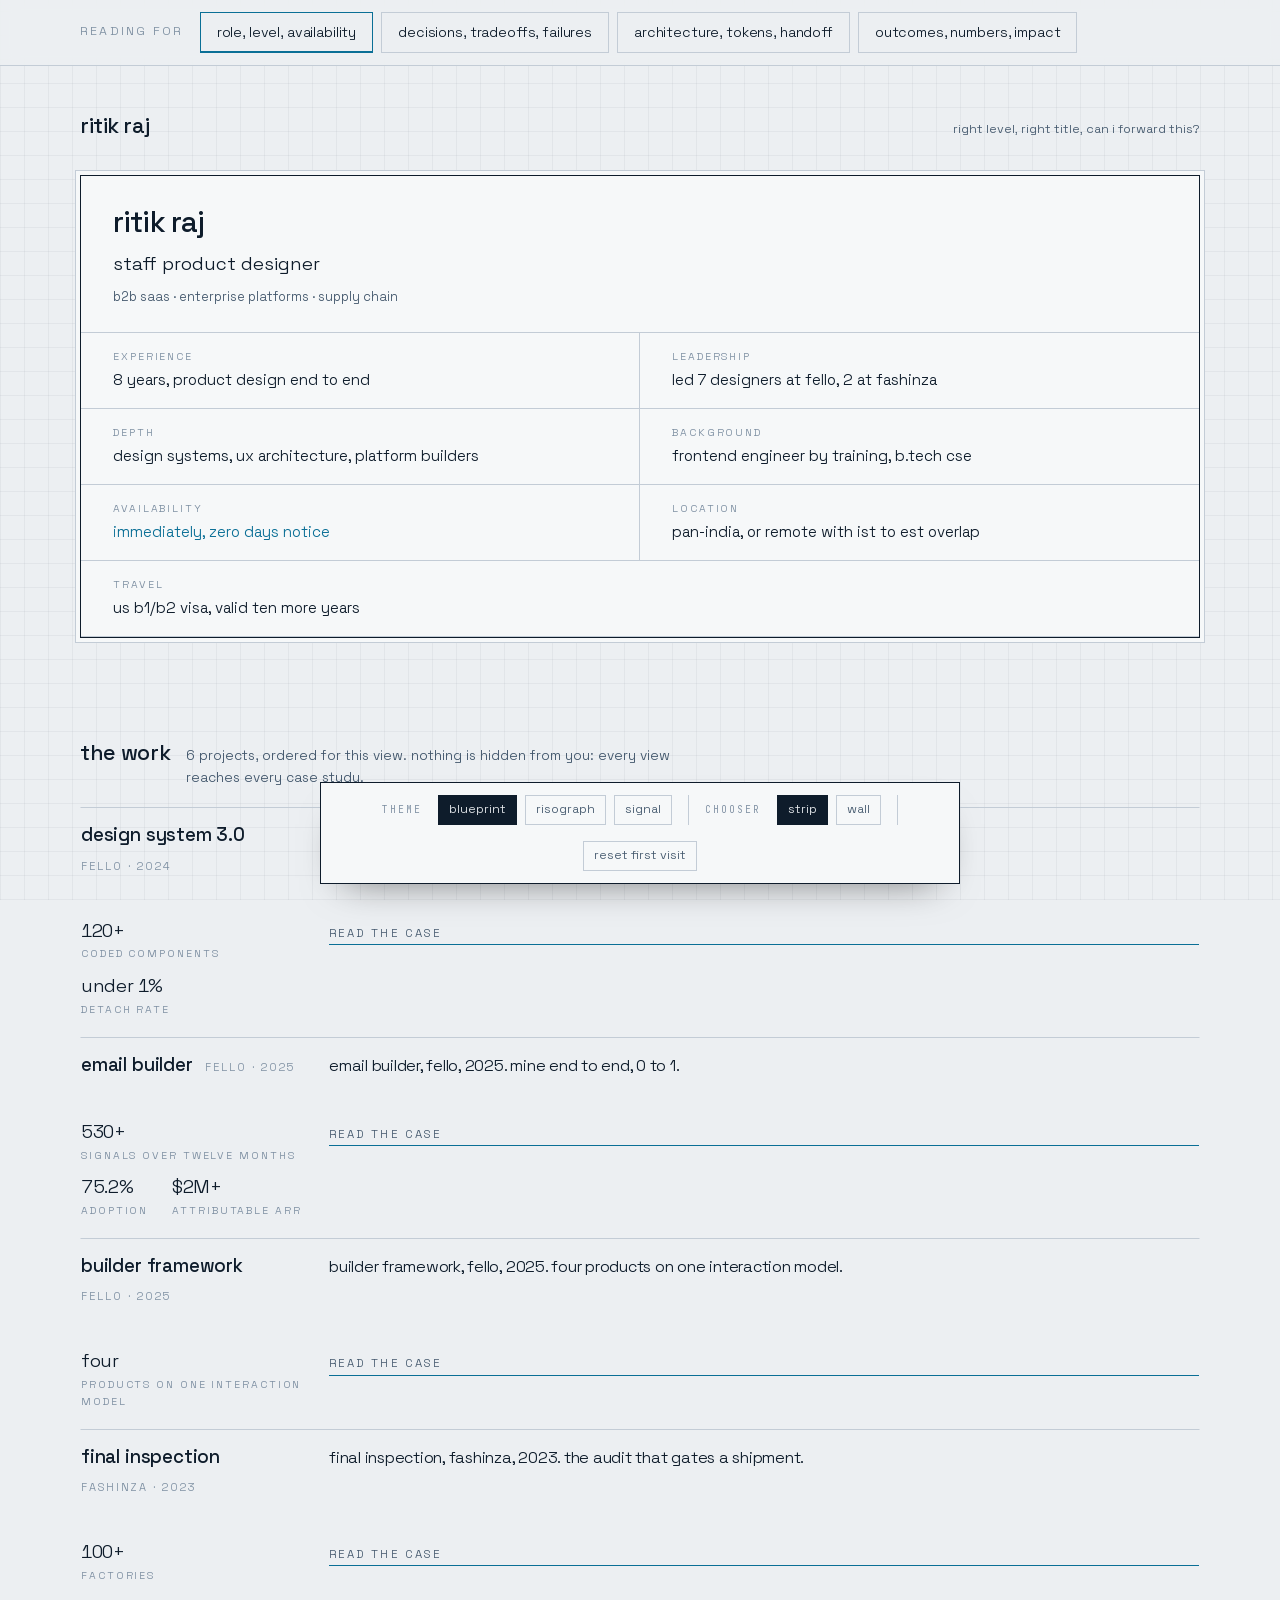
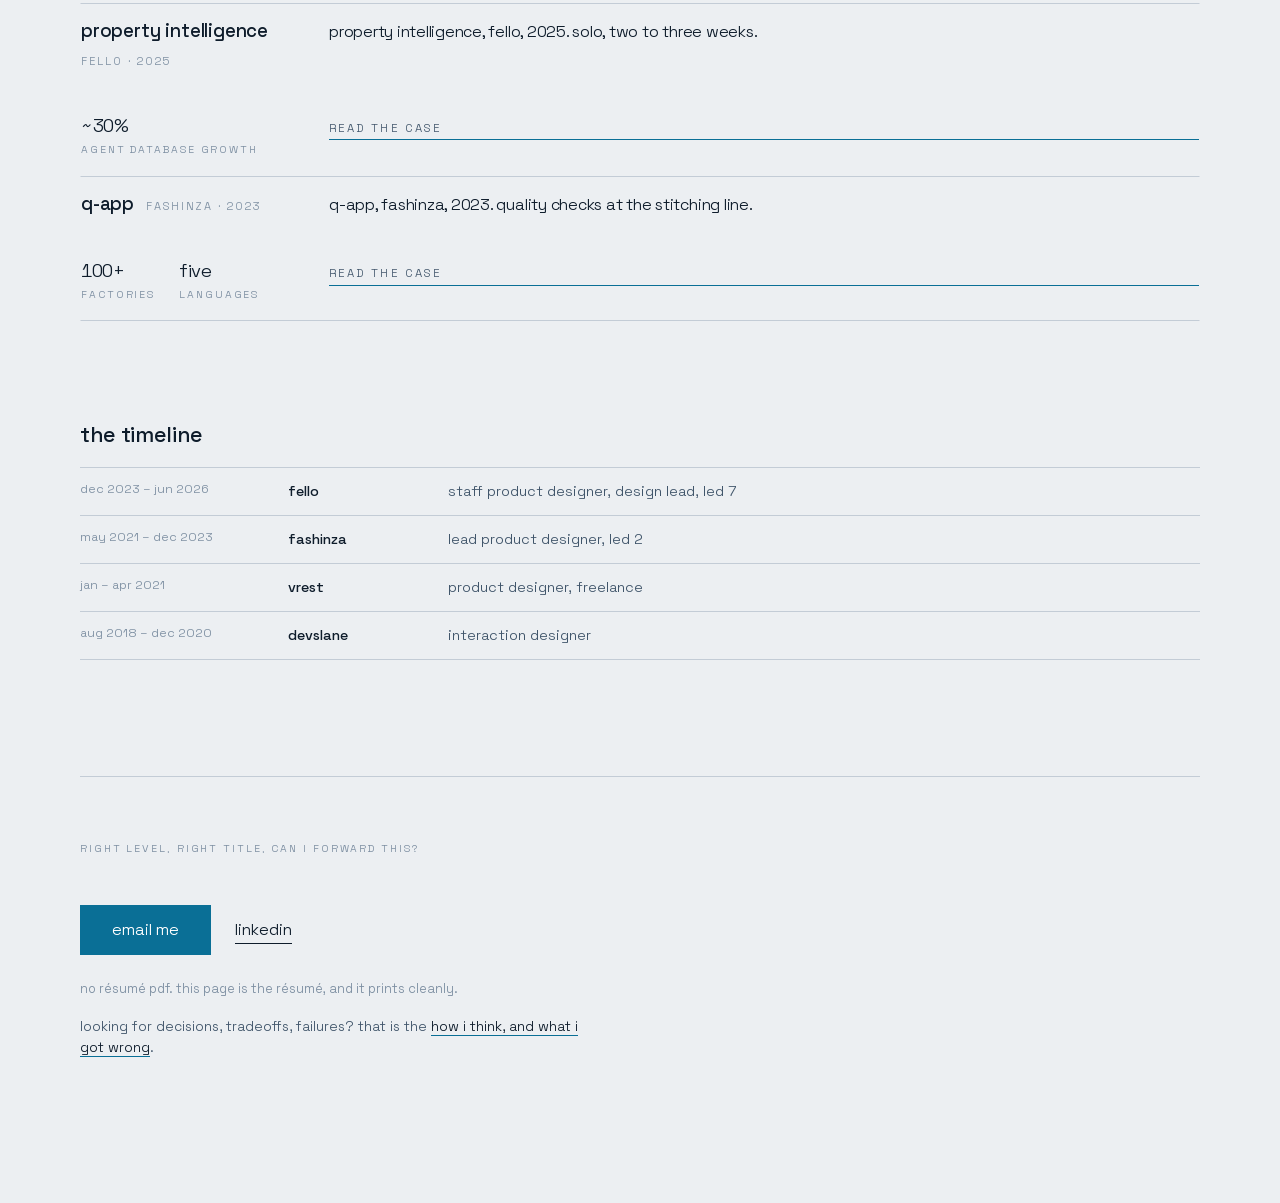
==== new/lab.html @ 92a5205e "Phase 0: the lens portfolio, in new/ One content model, four lenses. A project is written once; a le" ====
<!doctype html>
<html lang="en" data-theme="blueprint" data-lens="facts">
<head>
<meta charset="utf-8">
<meta name="viewport" content="width=device-width,initial-scale=1">
<title>lab · lens portfolio</title>
<meta name="robots" content="noindex">
<!--
  PHASE 0 · the decision lab.
  The same content, the same components, three themes and two chooser modes.
  Pick a theme and a chooser mode, then lab.html, lab.css and lab.js go away
  and index.html takes over with the winners as defaults.
-->
<link rel="stylesheet" href="assets/css/tokens.css">
<link rel="stylesheet" href="assets/css/lens.css">
<link rel="stylesheet" href="assets/css/base.css">
<link rel="stylesheet" href="assets/css/components.css">
<link rel="stylesheet" href="assets/css/lab.css">
<script>
  /* theme before first paint, so nothing flashes */
  try {
    var t = localStorage.getItem('rr.lab.theme');
    if (t) document.documentElement.setAttribute('data-theme', t);
    var l = (location.search.match(/[?&]lens=([a-z-]+)/) || [])[1] || localStorage.getItem('rr.lens');
    if (l) document.documentElement.setAttribute('data-lens', l);
  } catch (e) {}
</script>
</head>
<body>

<a class="skip" href="#page">skip to content</a>

<div id="chooserHost"></div>

<header class="masthead wrap">
  <div class="masthead__row">
    <h2 class="masthead__name">ritik raj</h2>
    <p class="masthead__meta" id="lensQuestion"></p>
  </div>
</header>

<main class="wrap" id="page"></main>

<script src="data/content.js"></script>
<script src="assets/js/lens.js"></script>
<script src="assets/js/render.js"></script>
<script src="assets/js/chooser.js"></script>
<script src="assets/js/lab.js"></script>
<script>
(function (w, d) {
  var host = d.getElementById('chooserHost');
  var page = d.getElementById('page');
  var q    = d.getElementById('lensQuestion');
  var ch;

  d.documentElement.setAttribute('data-theme', Lab.theme());

  function paint(id) {
    Render.page(page, id);
    q.textContent = LENS_CONTENT.LENSES[id].question;
  }

  Lens.onChange(paint);
  Lens.init();
  paint(Lens.get());

  function mountChooser(mode, forceAnswered) {
    host.innerHTML = '';
    ch = Chooser.mount(host, mode, { forceAnswered: forceAnswered });
  }
  mountChooser(Lab.mode(), false);

  Lab.mount(d.body, function (mode) { mountChooser(mode, mode === 'strip'); });

  /* lens links inside the page (the sideways pointer) switch without a reload */
  d.addEventListener('click', function (e) {
    var a = e.target.closest && e.target.closest('[data-lens-link]');
    if (!a) return;
    e.preventDefault();
    Lens.set(a.getAttribute('data-lens-link'), { from: 'sideways' });
  });
})(window, document);
</script>
</body>
</html>
---- new/assets/css/tokens.css ----
/* ==========================================================================
   LAYER 1 · THEME
   The global skin. One active at a time, set with data-theme on <html>.
   Owns palette, typefaces, rule weight, radius, texture and motion.
   All four lenses share it completely: this is what stops four lenses from
   becoming four unrelated sites.

   Three themes, all self-hosted variable fonts, no weight above 500.
     blueprint · drafting table. cool paper, ink navy, drawn rules, mono numbers
     riso      · two-ink overprint. warm paper, grain, registration offset
     signal    · instrument panel. near black, one acid accent, tabular numerals
   ========================================================================== */

@font-face{font-family:'Space Grotesk';src:url('../fonts/space-grotesk.woff2') format('woff2-variations');font-weight:300 700;font-display:swap}
@font-face{font-family:'JetBrains Mono';src:url('../fonts/jetbrains-mono.woff2') format('woff2-variations');font-weight:300 600;font-display:swap}
@font-face{font-family:'Bricolage';src:url('../fonts/bricolage.woff2') format('woff2-variations');font-weight:300 600;font-display:swap}
@font-face{font-family:'Martian Mono';src:url('../fonts/martian-mono.woff2') format('woff2-variations');font-weight:300 600;font-display:swap}
@font-face{font-family:'Instrument Sans';src:url('../fonts/instrument-sans.woff2') format('woff2-variations');font-weight:400 600;font-display:swap}
@font-face{font-family:'Chivo Mono';src:url('../fonts/chivo-mono.woff2') format('woff2-variations');font-weight:300 600;font-display:swap}

/* ── structure, identical in every theme ─────────────────────────────────
   spacing is one scale. themes may not redefine it. */
:root{
  --u:.25rem;
  --s1:calc(var(--u)*2);  --s2:calc(var(--u)*3);  --s3:calc(var(--u)*4);
  --s4:calc(var(--u)*6);  --s5:calc(var(--u)*8);  --s6:calc(var(--u)*12);
  --s7:calc(var(--u)*16); --s8:calc(var(--u)*24); --s9:calc(var(--u)*36);
  --pad:clamp(1.25rem,5vw,4.5rem);
  --page:78rem;
  --t0:1rem;
  --fast:.16s; --slow:.42s;
  --focus:2px;
  color-scheme:light;
}

/* ══ BLUEPRINT ══════════════════════════════════════════════════════════ */
[data-theme="blueprint"]{
  --bg:#eceff2;  --bg-2:#f6f8f9;  --bg-3:#e2e7ec;
  --fg:#0e1c2b;  --fg-2:#41566b;  --fg-3:#7c8ea1;
  --line:#c3ccd6; --line-2:#0e1c2b;
  --accent:#0a6f96; --accent-2:#b4442c; --accent-ink:#ffffff;
  --font-display:'Space Grotesk',system-ui,sans-serif;
  --font-body:'Space Grotesk',system-ui,sans-serif;
  --font-mono:'JetBrains Mono',ui-monospace,monospace;
  --radius:0px;
  --rule:1px;
  --tracking-label:.18em;
  --wt-body:350; --wt-strong:500;
  --shadow:none;
  --texture:
    repeating-linear-gradient(0deg,rgba(14,28,43,.045) 0 1px,transparent 1px 24px),
    repeating-linear-gradient(90deg,rgba(14,28,43,.045) 0 1px,transparent 1px 24px);
  --texture-size:auto;
  --ease:cubic-bezier(.2,.7,.3,1);
  color-scheme:light;
}
/* ══ RISOGRAPH ══════════════════════════════════════════════════════════ */
[data-theme="riso"]{
  --bg:#f2eee3;  --bg-2:#fbf8f1;  --bg-3:#e7e1d2;
  --fg:#17140f;  --fg-2:#4d463a;  --fg-3:#8a8170;
  --line:#c8c0ad; --line-2:#17140f;
  --accent:#e8402a; --accent-2:#2b4de0; --accent-ink:#fbf8f1;
  --font-display:'Bricolage',system-ui,sans-serif;
  --font-body:'Bricolage',system-ui,sans-serif;
  --font-mono:'Martian Mono',ui-monospace,monospace;
  --radius:2px;
  --rule:1.5px;
  --tracking-label:.1em;
  --wt-body:350; --wt-strong:500;
  --shadow:none;
  --texture:url("data:image/svg+xml,%3Csvg xmlns='http://www.w3.org/2000/svg' width='120' height='120'%3E%3Cfilter id='n'%3E%3CfeTurbulence type='fractalNoise' baseFrequency='.85' numOctaves='3'/%3E%3C/filter%3E%3Crect width='120' height='120' filter='url(%23n)' opacity='.22'/%3E%3C/svg%3E");
  --texture-size:120px 120px;
  --ease:cubic-bezier(.34,1.3,.5,1);
  color-scheme:light;
}
/* ══ SIGNAL ═════════════════════════════════════════════════════════════ */
[data-theme="signal"]{
  --bg:#0a0b0d;  --bg-2:#111317;  --bg-3:#171a1f;
  --fg:#e9ecef;  --fg-2:#9aa3ad;  --fg-3:#636c76;
  --line:#23272d; --line-2:#3a4048;
  --accent:#d6ff3f; --accent-2:#5ad2ff; --accent-ink:#0a0b0d;
  --font-display:'Instrument Sans',system-ui,sans-serif;
  --font-body:'Instrument Sans',system-ui,sans-serif;
  --font-mono:'Chivo Mono',ui-monospace,monospace;
  --radius:2px;
  --rule:1px;
  --tracking-label:.26em;
  --wt-body:400; --wt-strong:500;
  --shadow:none;
  --texture:radial-gradient(120% 80% at 50% -10%,rgba(214,255,63,.07),transparent 60%);
  --texture-size:auto;
  --ease:cubic-bezier(.2,.9,.2,1);
  color-scheme:dark;
}
---- new/assets/css/lens.css ----
/* ==========================================================================
   LAYER 2 · LENS
   Six variables. That is the entire allowance. A lens may not introduce a
   colour, a typeface or a radius, which is why four audiences can share one
   design system instead of forking it.

     --lens-accent      which of the theme's accents leads
     --lens-density     spacing multiplier
     --lens-measure     line length
     --lens-ramp        type scale ratio
     --lens-label-font  where monospace enters the page
     --lens-rule        hairline weight
   ========================================================================== */
[data-lens]{
  --lens-accent:var(--accent);
  --lens-density:1;
  --lens-measure:64ch;
  --lens-ramp:1.22;
  --lens-label-font:var(--font-body);
  --lens-rule:var(--rule);

  /* the scale every component reads, computed from the ramp */
  --t1:calc(var(--t0)*var(--lens-ramp));
  --t2:calc(var(--t1)*var(--lens-ramp));
  --t3:calc(var(--t2)*var(--lens-ramp));
  --t4:calc(var(--t3)*var(--lens-ramp));
  --t5:calc(var(--t4)*var(--lens-ramp));
  --gap:calc(var(--s4)*var(--lens-density));
  --block:calc(var(--s7)*var(--lens-density));
}

/* dense, one screen, no decoration. a card, not a page */
[data-lens="facts"]{
  --lens-density:.8;  --lens-measure:56ch; --lens-ramp:1.16;
}
/* wide margins, long measure, prose that wants to be read */
[data-lens="decisions"]{
  --lens-density:1.35; --lens-measure:66ch; --lens-ramp:1.2;
}
/* documentation. mono everywhere a label appears, tighter rhythm */
[data-lens="architecture"]{
  --lens-density:.95; --lens-measure:78ch; --lens-ramp:1.15;
  --lens-label-font:var(--font-mono);
  --lens-rule:calc(var(--rule)*1.5);
}
/* numbers first, everything else small */
[data-lens="outcomes"]{
  --lens-accent:var(--accent-2);
  --lens-density:.9; --lens-measure:52ch; --lens-ramp:1.34;
}
---- new/assets/css/base.css ----
/* ==========================================================================
   BASE · reset, page, type primitives
   ========================================================================== */
*,*::before,*::after{box-sizing:border-box}
html{-webkit-text-size-adjust:100%}
body{
  margin:0;
  background:var(--bg);
  color:var(--fg);
  font-family:var(--font-body);
  font-weight:var(--wt-body);
  font-size:var(--t0);
  line-height:1.6;
  -webkit-font-smoothing:antialiased;
  text-rendering:optimizeLegibility;
}
body::before{               /* the theme's texture, never interactive */
  content:"";position:fixed;inset:0;z-index:0;pointer-events:none;
  background-image:var(--texture);background-size:var(--texture-size);
  opacity:1;
}
main,header,footer{position:relative;z-index:1}
h1,h2,h3,h4{font-family:var(--font-display);font-weight:var(--wt-strong);margin:0;line-height:1.15;letter-spacing:-.015em}
p{margin:0}
a{color:inherit;text-decoration:none}
ul,ol,dl,dd{margin:0;padding:0;list-style:none}
img{max-width:100%;display:block}
button{font:inherit;color:inherit;background:none;border:0;cursor:pointer}
:focus-visible{outline:var(--focus) solid var(--lens-accent);outline-offset:3px}

.wrap{max-width:var(--page);margin:0 auto;padding-inline:var(--pad)}
.skip{position:absolute;left:-9999px;top:0;padding:var(--s2) var(--s3);background:var(--fg);color:var(--bg);z-index:99}
.skip:focus{left:var(--s3);top:var(--s3)}
.vh{position:absolute;width:1px;height:1px;overflow:hidden;clip:rect(0 0 0 0);white-space:nowrap}

/* micro label. the one place tracking is used hard */
.label{
  font-family:var(--lens-label-font);
  font-size:.66rem;letter-spacing:var(--tracking-label);text-transform:uppercase;
  color:var(--fg-3);font-weight:var(--wt-body);
}
.rule{border:0;border-top:var(--lens-rule) solid var(--line);margin:0}

/* ── page chrome ───────────────────────────────────────────────────────── */
.masthead{padding-block:var(--s6) var(--s4)}   /* never a shorthand: .wrap owns the inline padding */
.masthead__row{display:flex;align-items:baseline;justify-content:space-between;gap:var(--s3);flex-wrap:wrap}
.masthead__name{font-size:var(--t2);letter-spacing:-.02em}
.masthead__meta{font-family:var(--lens-label-font);font-size:.78rem;color:var(--fg-2)}

.section{padding-block:var(--block)}
.section:first-child{padding-top:var(--s2)}
.section__head{display:flex;align-items:baseline;gap:var(--s3);margin-bottom:var(--gap);flex-wrap:wrap}
.section__title{font-size:var(--t2)}
.section__note{font-size:.85rem;color:var(--fg-2);max-width:var(--lens-measure)}

.foot{padding:var(--s7) 0 var(--s6);border-top:var(--lens-rule) solid var(--line);margin-top:var(--s7)}
.foot__sideways{font-size:.85rem;color:var(--fg-2);margin-top:var(--s3);max-width:var(--lens-measure)}
.foot__sideways a{border-bottom:1px solid var(--lens-accent);color:var(--fg)}

@media (prefers-reduced-motion:reduce){
  *,*::before,*::after{animation-duration:.001ms !important;transition-duration:.001ms !important}
}
---- new/assets/css/components.css ----
/* ==========================================================================
   COMPONENTS
   Shared first, lens-specific last. A component that only changes size,
   order or which fields it shows is one component with a prop, not four.
   ========================================================================== */

/* ── the chooser · two modes, one component ────────────────────────────── */
.chooser{position:relative;z-index:5}
.chooser__q{font-family:var(--font-display);font-size:var(--t1);letter-spacing:-.01em;margin-bottom:var(--s3)}
.chooser__group{display:grid;gap:var(--rule)}
.chooser__opt{
  position:relative;display:block;width:100%;text-align:left;
  padding:var(--s3) var(--s4);
  border:var(--lens-rule) solid var(--line);border-radius:var(--radius);
  background:var(--bg-2);
  transition:background var(--fast) var(--ease),border-color var(--fast) var(--ease),transform var(--fast) var(--ease);
}
.chooser__opt:hover{border-color:var(--fg-3)}
.chooser__opt[aria-checked="true"]{border-color:var(--lens-accent);background:var(--bg-3)}
.chooser__opt[aria-checked="true"]::before{
  content:"";position:absolute;left:0;top:0;bottom:0;width:3px;background:var(--lens-accent);
}
.chooser__label{display:block;font-family:var(--font-display);font-size:var(--t1);letter-spacing:-.01em}
.chooser__sub{display:block;font-size:.82rem;color:var(--fg-2);margin-top:2px}

/* mode: wall. the question fills the screen before anything else */
.chooser--wall{
  position:fixed;inset:0;z-index:60;display:grid;place-items:center;
  background:var(--bg);padding:var(--pad);
}
.chooser--wall::before{
  content:"";position:absolute;inset:0;background-image:var(--texture);background-size:var(--texture-size);
}
.chooser--wall .chooser__inner{position:relative;width:min(46rem,100%)}
.chooser--wall .chooser__q{font-size:var(--t3);max-width:20ch;margin-bottom:var(--s5)}
.chooser--wall .chooser__group{gap:var(--s1)}
.chooser--wall .chooser__opt{padding:var(--s4)}
.chooser--wall .chooser__opt:hover{transform:translateX(3px)}
.chooser--wall .chooser__skip{margin-top:var(--s4);font-size:.82rem;color:var(--fg-3);border-bottom:1px solid var(--line)}

/* mode: strip. a nav element, not a door */
.chooser--strip{
  position:sticky;top:0;
  background:color-mix(in srgb,var(--bg) 88%,transparent);
  backdrop-filter:blur(8px);
  border-bottom:var(--lens-rule) solid var(--line);
}
.chooser--strip .chooser__inner{
  max-width:var(--page);margin:0 auto;padding:var(--s2) var(--pad);
  display:flex;align-items:center;gap:var(--s3);flex-wrap:wrap;
}
.chooser--strip .chooser__q{font-size:.78rem;color:var(--fg-3);margin:0;white-space:nowrap;font-family:var(--lens-label-font);letter-spacing:var(--tracking-label);text-transform:uppercase}
.chooser--strip .chooser__group{display:flex;gap:var(--s1);flex-wrap:wrap;min-width:0}
.chooser--strip .chooser__group::-webkit-scrollbar{display:none}
.chooser--strip .chooser__opt{width:auto;white-space:nowrap;padding:var(--s1) var(--s3);scroll-snap-align:center;background:transparent}
.chooser--strip .chooser__label{font-size:.88rem}
.chooser--strip .chooser__sub{display:none}
.chooser--strip .chooser__opt[aria-checked="true"]::before{width:100%;height:2px;top:auto;bottom:-1px}

/* ── profile card · facts lens only ────────────────────────────────────── */
.profile{border:var(--lens-rule) solid var(--line-2);border-radius:var(--radius);background:var(--bg-2);overflow:hidden}
.profile__top{padding:var(--s5) var(--s5) var(--s4);border-bottom:var(--lens-rule) solid var(--line)}
.profile__name{font-size:var(--t4);letter-spacing:-.03em;line-height:1}
.profile__title{font-size:var(--t1);color:var(--fg);margin-top:var(--s2)}
.profile__line{font-family:var(--lens-label-font);font-size:.8rem;color:var(--fg-2);margin-top:var(--s1)}
.profile__facts{display:grid;grid-template-columns:repeat(2,minmax(0,1fr))}
.profile__facts > div{padding:var(--s3) var(--s5);border-bottom:var(--rule) solid var(--line)}
.profile__facts > div:nth-child(odd){border-right:var(--rule) solid var(--line)}
.profile__facts dt{margin-bottom:2px}
.profile__facts dd{font-size:.95rem;color:var(--fg)}
.profile__facts .is-now dd{color:var(--lens-accent)}
.profile__facts > div:last-child:nth-child(odd){grid-column:1 / -1;border-right:0}

/* ── project list · one component, four variants ───────────────────────── */
.plist{display:grid;gap:var(--rule)}
.pitem{
  display:block;border:var(--rule) solid transparent;border-top-color:var(--line);
  padding-block:var(--s3);
  transition:background var(--fast) var(--ease),padding var(--fast) var(--ease);
}
.plist .pitem:last-child{border-bottom-color:var(--line)}
.pitem__top{display:flex;align-items:baseline;gap:var(--s2);flex-wrap:wrap}
.pitem__title{font-size:var(--t1);letter-spacing:-.01em}
.pitem__org{font-family:var(--lens-label-font);font-size:.7rem;letter-spacing:var(--tracking-label);text-transform:uppercase;color:var(--fg-3)}
.pitem__head{font-family:var(--font-display);font-size:var(--t1);line-height:1.25;letter-spacing:-.015em;margin-top:var(--s1);max-width:var(--lens-measure)}
.pitem__sum{margin-top:var(--s2);color:var(--fg-2);max-width:var(--lens-measure);font-size:.95rem}
.pitem__metrics{display:flex;flex-wrap:wrap;gap:var(--s1) var(--s4);margin-top:var(--s3)}
.pitem__more{display:inline-block;margin-top:var(--s3);font-family:var(--lens-label-font);font-size:.72rem;letter-spacing:var(--tracking-label);text-transform:uppercase;color:var(--fg-2);border-bottom:1px solid var(--lens-accent);padding-bottom:2px}
.pitem:hover .pitem__more{color:var(--fg)}
.pitem--failed .pitem__title{color:var(--fg-2)}
.pitem--failed .pitem__org::after{content:" · did not land";color:var(--accent-2)}

/* variant: row. dense, title and one line, scan in seconds */
.plist--row .pitem{display:grid;grid-template-columns:minmax(0,14rem) minmax(0,1fr);gap:var(--s4);align-items:baseline}
.plist--row .pitem__head{font-size:1rem;margin-top:0;font-family:var(--font-body)}
.plist--row .pitem__sum{display:none}
/* variant: read. the headline is the content */
.plist--read .pitem{padding-block:var(--s5)}
.plist--read .pitem__title{font-size:.9rem;color:var(--fg-2);font-family:var(--lens-label-font);letter-spacing:var(--tracking-label);text-transform:uppercase}
.plist--read .pitem__head{font-size:var(--t3);max-width:28ch;margin-top:var(--s2)}
.plist--read .pitem__sum{font-size:1.02rem;line-height:1.75;margin-top:var(--s3)}
/* variant: card. documentation blocks side by side */
.plist--card{grid-template-columns:repeat(auto-fill,minmax(20rem,1fr));gap:var(--rule)}
.plist--card .pitem{border:var(--lens-rule) solid var(--line);padding:var(--s4);background:var(--bg-2)}
.plist--card .pitem:hover{background:var(--bg-3)}
.plist--card .pitem__head{font-size:1.05rem}
/* variant: brief. number first, words after */
.plist--brief{grid-template-columns:repeat(auto-fill,minmax(17rem,1fr));gap:var(--rule)}
.plist--brief .pitem{border:var(--rule) solid var(--line);padding:var(--s4);background:var(--bg-2)}
.plist--brief .pitem__title{font-size:.72rem;font-family:var(--lens-label-font);letter-spacing:var(--tracking-label);text-transform:uppercase;color:var(--fg-3)}
.plist--brief .pitem__head{font-size:var(--t2);letter-spacing:-.02em}
.plist--brief .pitem__sum{font-size:.88rem}
.plist--brief .pitem__metrics{display:none}

/* ── metrics ───────────────────────────────────────────────────────────── */
.metric{display:flex;flex-direction:column;gap:1px}
.metric__v{font-family:var(--font-display);font-size:var(--t1);letter-spacing:-.02em;color:var(--fg);font-variant-numeric:tabular-nums}
.metric__l{font-family:var(--lens-label-font);font-size:.66rem;letter-spacing:var(--tracking-label);text-transform:uppercase;color:var(--fg-3)}
.metric__n{font-size:.75rem;color:var(--fg-3);max-width:34ch}

/* hairlines are drawn as borders, never as a background showing through
   gaps: an odd number of tiles used to leave a grey block where the empty
   cell was */
.wall{
  display:grid;grid-template-columns:repeat(auto-fit,minmax(12.5rem,1fr));
  border-top:var(--rule) solid var(--line);border-left:var(--rule) solid var(--line);
}
.wall .metric{
  background:var(--bg-2);padding:var(--s4);gap:var(--s1);justify-content:center;
  border-right:var(--rule) solid var(--line);border-bottom:var(--rule) solid var(--line);
}
.wall .metric__v{
  font-size:min(var(--t4),2.7rem);line-height:1;color:var(--lens-accent);
  letter-spacing:-.03em;overflow-wrap:anywhere;
}
.wall .metric.is-long .metric__v{font-size:min(var(--t2),1.9rem);text-wrap:balance}
.wall .metric:first-child{grid-column:span 2}
.wall .metric:first-child .metric__v{font-size:min(calc(var(--t5)*1.3),5rem)}
.wall .metric:first-child.is-long .metric__v{font-size:min(var(--t4),3rem)}

/* ── diagnosis · decisions lens ────────────────────────────────────────── */
.diag__intro{font-family:var(--font-display);font-size:var(--t3);line-height:1.3;letter-spacing:-.02em;max-width:24ch}
.diag__list{margin-top:var(--s6);display:grid;gap:var(--s5)}
.diag__line{display:grid;grid-template-columns:2.5rem minmax(0,1fr);gap:var(--s3);align-items:start}
.diag__n{font-family:var(--lens-label-font);font-size:.7rem;color:var(--lens-accent);padding-top:.5rem}
.diag__q{font-family:var(--font-display);font-size:var(--t2);line-height:1.3;letter-spacing:-.015em;max-width:var(--lens-measure)}
.diag__src{font-family:var(--lens-label-font);font-size:.7rem;letter-spacing:var(--tracking-label);text-transform:uppercase;color:var(--fg-3);margin-top:var(--s2)}

/* ── spec table · architecture lens ────────────────────────────────────── */
.spec{border-top:var(--lens-rule) solid var(--line)}
.spec > div{display:grid;grid-template-columns:minmax(0,13rem) minmax(0,1fr);gap:var(--s4);padding:var(--s3) 0;border-bottom:var(--rule) solid var(--line)}
.spec dt{font-family:var(--font-mono);font-size:.74rem;letter-spacing:.04em;text-transform:uppercase;color:var(--lens-accent);padding-top:.15rem}
.spec dd{font-size:.95rem;color:var(--fg-2);max-width:var(--lens-measure)}

/* ── timeline · shared spine, reachable from every lens ────────────────── */
.tl{border-top:var(--rule) solid var(--line)}
.tl > li{display:grid;grid-template-columns:minmax(0,12rem) minmax(0,9rem) minmax(0,1fr);gap:var(--s3);padding:var(--s2) 0;border-bottom:var(--rule) solid var(--line);font-size:.9rem}
.tl b{font-weight:var(--wt-strong)}
.tl span:first-child{font-family:var(--lens-label-font);font-size:.78rem;color:var(--fg-3)}
.tl em{font-style:normal;color:var(--fg-2)}

/* ── cta ───────────────────────────────────────────────────────────────── */
.cta{margin-top:var(--s6);display:flex;align-items:center;gap:var(--s4);flex-wrap:wrap}
.cta__main{
  display:inline-block;padding:var(--s2) var(--s5);
  background:var(--lens-accent);color:var(--accent-ink);
  border-radius:var(--radius);
  font-family:var(--font-display);font-size:1rem;
  transition:transform var(--fast) var(--ease),filter var(--fast) var(--ease);
}
.cta__main:hover{filter:brightness(1.08);transform:translateY(-1px)}
.cta__second{border-bottom:1px solid var(--line-2)}
.cta__note{width:100%;font-size:.8rem;color:var(--fg-3)}

/* ══ theme flourishes ═══════════════════════════════════════════════════
   the only place a theme is allowed to decorate. lenses cannot do this. */
[data-theme="riso"] .profile__name,
[data-theme="riso"] .diag__intro,
[data-theme="riso"] .chooser--wall .chooser__q{
  text-shadow:2px 2px 0 color-mix(in srgb,var(--accent-2) 55%,transparent);
}
[data-theme="riso"] .wall .metric__v{text-shadow:2px 2px 0 color-mix(in srgb,var(--accent-2) 45%,transparent)}
[data-theme="riso"] .cta__main{box-shadow:3px 3px 0 var(--accent-2)}
[data-theme="blueprint"] .profile{box-shadow:0 0 0 4px var(--bg-2),0 0 0 5px var(--line)}
[data-theme="blueprint"] .spec dt::before{content:"— "}
[data-theme="signal"] .wall .metric__v{text-shadow:0 0 28px color-mix(in srgb,var(--lens-accent) 40%,transparent)}
[data-theme="signal"] .metric__v{font-family:var(--font-mono);font-weight:400}

/* ══ small screens ══════════════════════════════════════════════════════ */
@media (max-width:760px){
  .masthead__row{flex-direction:column;gap:var(--s1)}
  .profile__facts{grid-template-columns:1fr}
  .profile__facts > div:nth-child(odd){border-right:0}
  .plist--row .pitem{grid-template-columns:1fr;gap:var(--s1)}
  .wall{grid-template-columns:repeat(2,minmax(0,1fr))}
  .wall .metric:first-child{grid-column:span 2}
  .spec > div{grid-template-columns:1fr;gap:var(--s1)}
  .tl > li{grid-template-columns:1fr;gap:2px;padding-block:var(--s3)}
  .diag__q{font-size:var(--t1)}
  .chooser--wall .chooser__q{font-size:var(--t2)}
  .chooser--strip .chooser__inner{flex-wrap:nowrap;gap:var(--s2)}
  .chooser--strip .chooser__q{display:none}
  .chooser--strip .chooser__group{flex-wrap:nowrap;overflow-x:auto;scroll-snap-type:x proximity;scrollbar-width:none}
  .chooser--strip .chooser__group::-webkit-scrollbar{display:none}
}

/* ══ print · the facts lens is the résumé, so it has to print ═══════════ */
@media print{
  body::before,.chooser,.lab,.cta__main,.foot__sideways{display:none !important}
  body{background:#fff;color:#000;font-size:10.5pt}
  .profile,.plist--card .pitem,.plist--brief .pitem{border-color:#999;background:#fff}
  .section{padding-block:1rem}
  a{color:#000}
  .pitem{break-inside:avoid}
}
---- new/assets/css/lab.css ----
/* ==========================================================================
   LAB · the decision bar. Not part of the site. Deleted when you have chosen.
   ========================================================================== */
.lab{
  position:fixed;left:50%;bottom:var(--s3);transform:translateX(-50%);
  z-index:70;display:flex;align-items:center;gap:var(--s3);flex-wrap:wrap;
  justify-content:center;
  padding:var(--s2) var(--s3);
  background:var(--bg-2);border:var(--rule) solid var(--line-2);border-radius:var(--radius);
  box-shadow:0 18px 40px -24px rgba(0,0,0,.6);
  max-width:calc(100vw - var(--s3)*2);
}
.lab__set{display:flex;align-items:center;gap:var(--s1)}
.lab__k{font-family:var(--font-mono);font-size:.6rem;letter-spacing:.2em;text-transform:uppercase;color:var(--fg-3);margin-right:var(--s1)}
.lab__b{
  padding:4px 10px;border:1px solid var(--line);border-radius:var(--radius);
  font-family:var(--font-body);font-size:.78rem;color:var(--fg-2);
  transition:all var(--fast) var(--ease);
}
.lab__b:hover{border-color:var(--fg-3);color:var(--fg)}
.lab__b[aria-pressed="true"]{background:var(--fg);color:var(--bg);border-color:var(--fg)}
.lab__sep{width:1px;align-self:stretch;background:var(--line)}
@media (max-width:760px){
  .lab{left:var(--s2);right:var(--s2);transform:none;bottom:var(--s2);font-size:.9em}
  .lab__set{flex:1 1 auto}
}
@media print{.lab{display:none}}
/* content must clear the bar */
body:has(.lab){padding-bottom:6rem}
@media (max-width:760px){body:has(.lab){padding-bottom:12rem}}
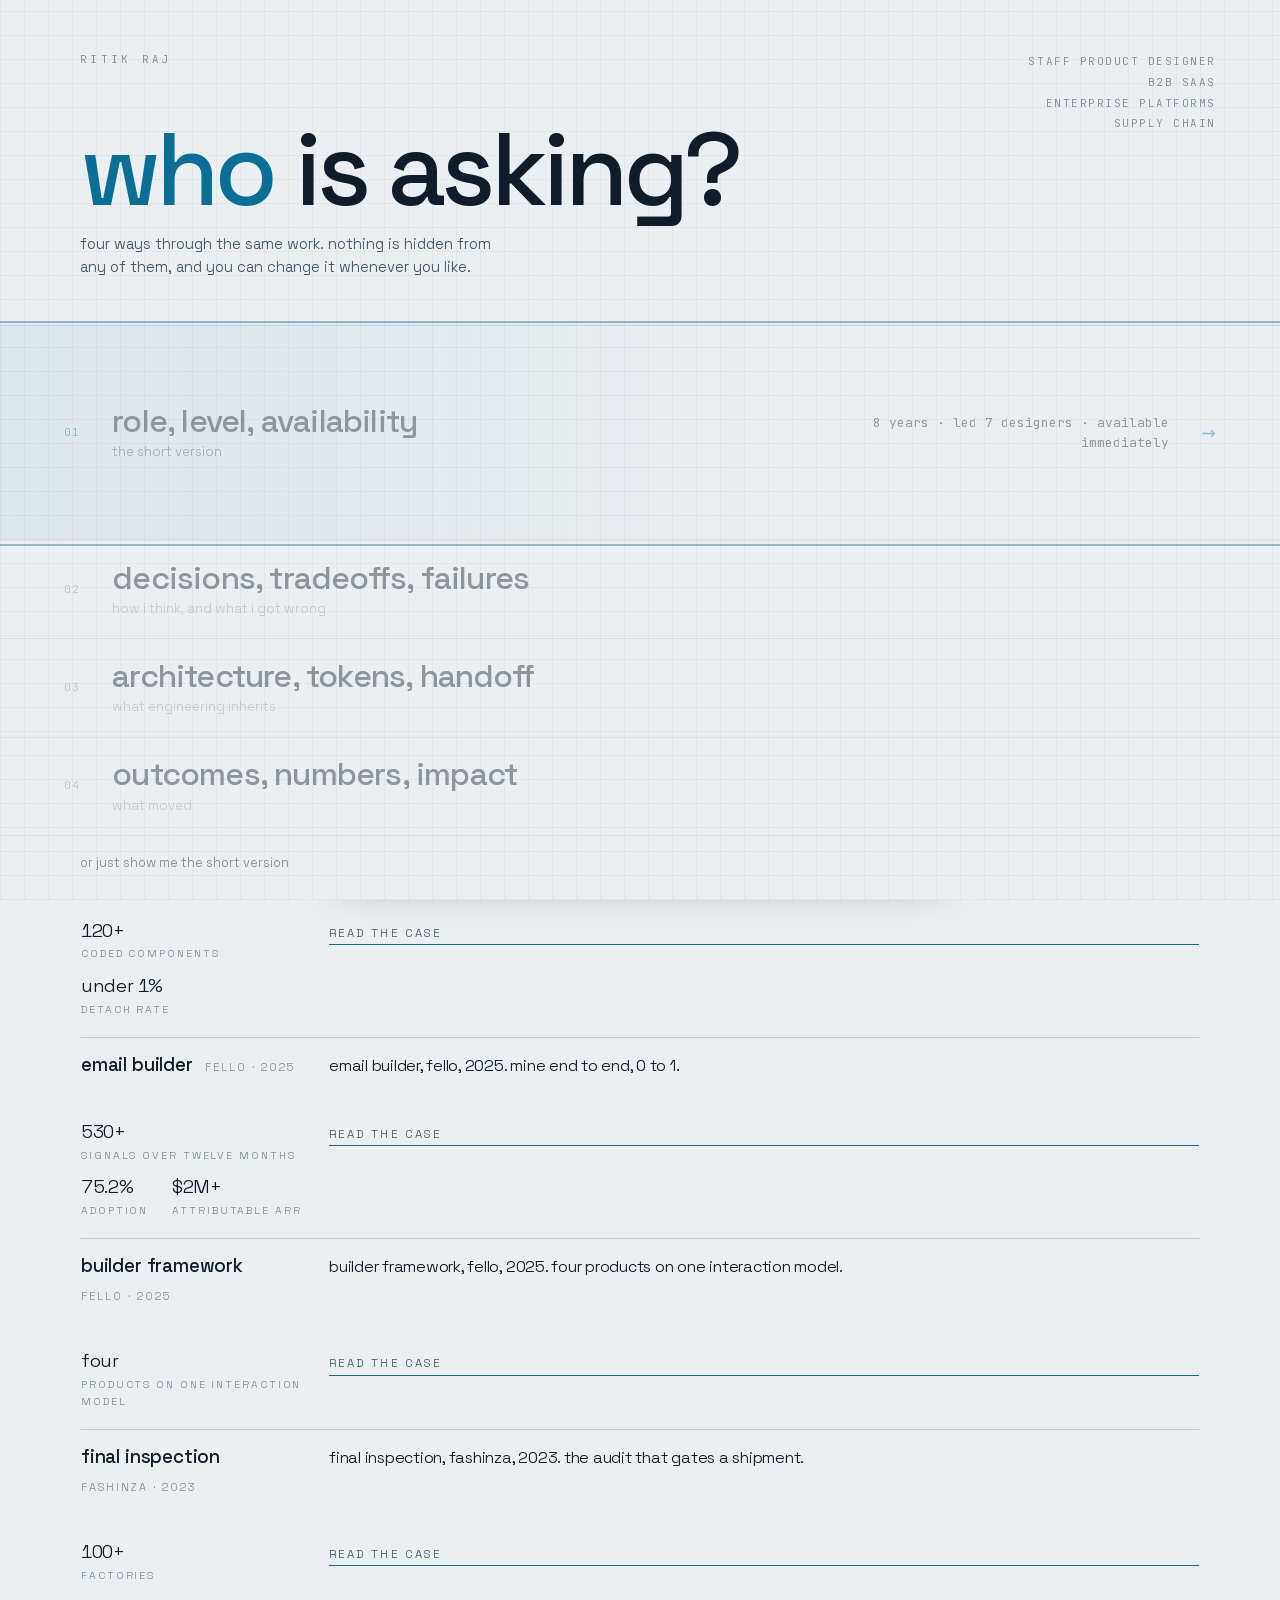
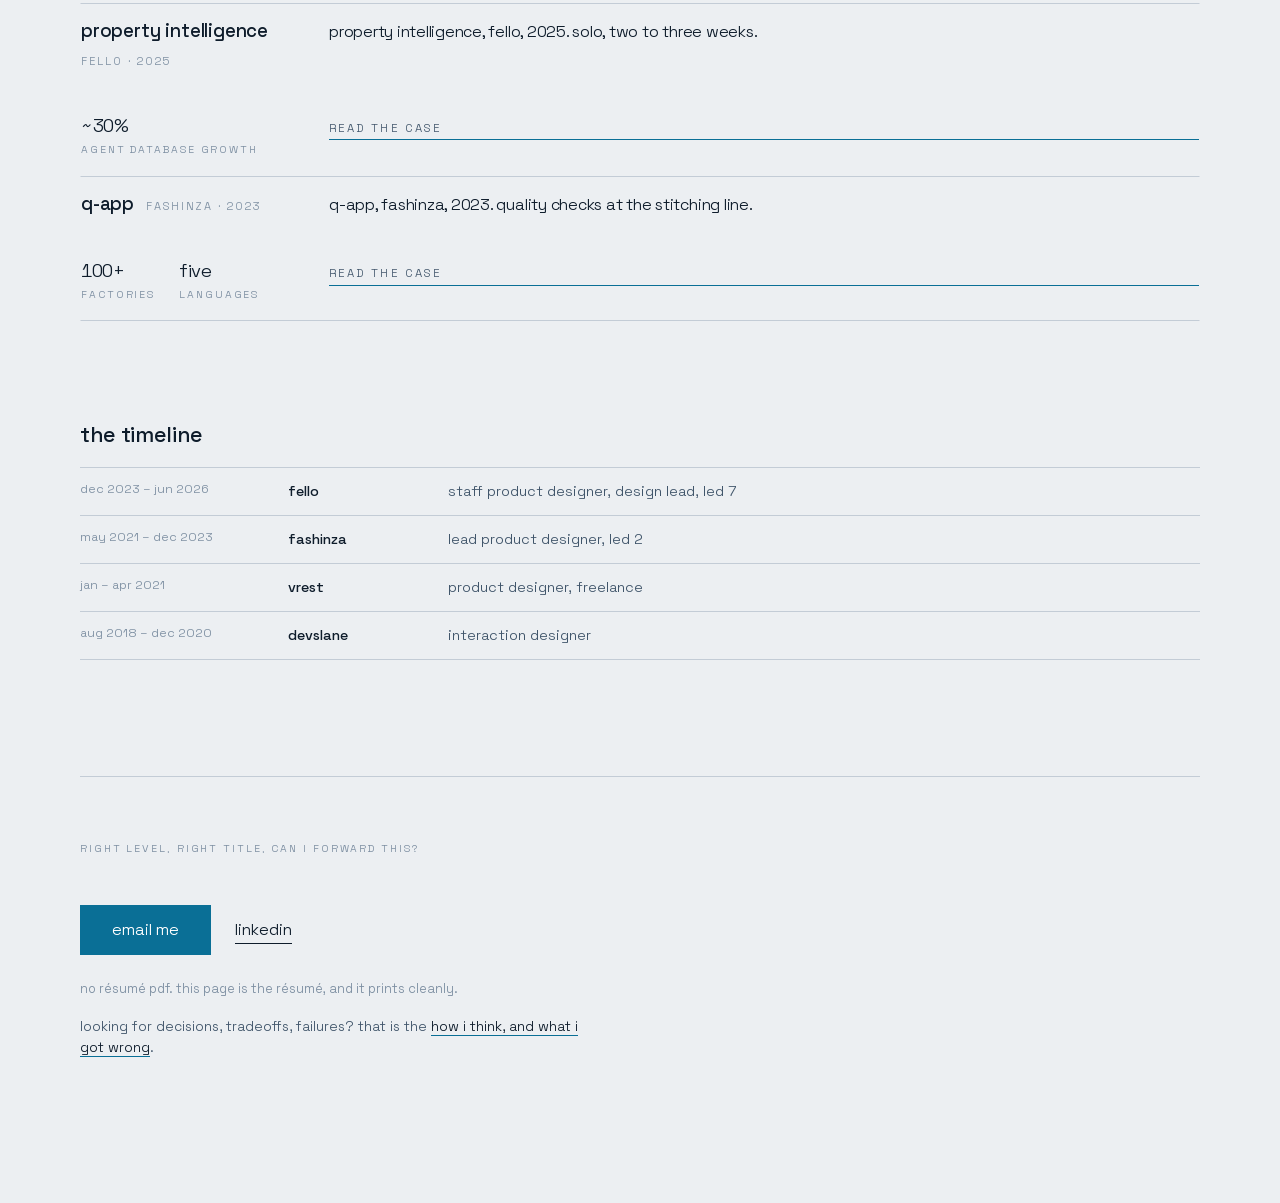
==== commit e1d8baf6: "The door: ask the question, and make the reframe visible The question was the product and it was bur" ====
--- a/new/lab.html
+++ b/new/lab.html
@@ -18,6 +18,7 @@
 <link rel="stylesheet" href="assets/css/lab.css">
 <script>
   /* theme before first paint, so nothing flashes */
+  document.documentElement.classList.add('js');
   try {
     var t = localStorage.getItem('rr.lab.theme');
     if (t) document.documentElement.setAttribute('data-theme', t);
@@ -42,6 +43,7 @@
 <main class="wrap" id="page"></main>
 
 <script src="data/content.js"></script>
+<script src="assets/js/motion.js"></script>
 <script src="assets/js/lens.js"></script>
 <script src="assets/js/render.js"></script>
 <script src="assets/js/chooser.js"></script>
--- a/new/assets/css/components.css
+++ b/new/assets/css/components.css
@@ -213,3 +213,154 @@
   a{color:#000}
   .pitem{break-inside:avoid}
 }
+
+/* ══════════════════════════════════════════════════════════════════════════
+   THE DOOR
+   The question, full screen, asked once. Each band previews its own lens
+   with that lens's own content, so the choice has a visible consequence
+   before it is made. The chosen band then becomes the chip in the strip.
+   ══════════════════════════════════════════════════════════════════════════ */
+.door{
+  position:fixed;inset:0;z-index:80;
+  display:grid;grid-template-rows:auto 1fr auto;
+  background:var(--bg);
+  padding:clamp(1.5rem,4vw,3.5rem) 0 clamp(1rem,2vw,2rem);
+  overflow:hidden;
+}
+.door::before{
+  content:"";position:absolute;inset:0;
+  background-image:var(--texture);background-size:var(--texture-size);
+  pointer-events:none;
+}
+.door > *{position:relative}
+
+.door__head{padding-inline:var(--pad);max-width:var(--page);margin:0 auto;width:100%}
+.door__name{
+  font-family:var(--font-mono);font-size:.68rem;letter-spacing:.3em;text-transform:uppercase;
+  color:var(--fg-3);margin-bottom:clamp(1.5rem,6vh,4rem);
+}
+.door__q{
+  font-family:var(--font-display);font-weight:var(--wt-strong);
+  font-size:clamp(2.6rem,8.5vw,6.4rem);line-height:.92;letter-spacing:-.045em;
+  animation:doorQ .9s var(--ease) both;
+}
+.door__q em{font-style:normal;color:var(--accent)}
+.door__hint{
+  margin-top:var(--s3);max-width:44ch;font-size:.92rem;line-height:1.6;color:var(--fg-2);
+  animation:doorQ .9s .12s var(--ease) both;
+}
+@keyframes doorQ{from{opacity:0;transform:translateY(18px)}to{opacity:1;transform:none}}
+
+.door__bands{
+  display:flex;flex-direction:column;
+  margin-top:clamp(1.5rem,5vh,3.5rem);
+  border-top:var(--rule) solid var(--line);
+  min-height:0;
+}
+.door__band{
+  position:relative;flex:1 1 0;min-height:4.2rem;
+  display:grid;grid-template-columns:auto minmax(0,1fr) auto auto;
+  align-items:center;gap:clamp(.75rem,2.5vw,2.5rem);
+  padding:var(--s2) var(--pad);
+  border-bottom:var(--rule) solid var(--line);
+  text-align:left;overflow:hidden;
+  transition:flex-grow .55s var(--ease),opacity .35s var(--ease);
+}
+.door__band::before{                     /* the accent wash */
+  content:"";position:absolute;inset:0;z-index:-1;
+  background:linear-gradient(90deg,color-mix(in srgb,var(--accent) 16%,transparent),transparent 62%);
+  transform:translateX(-101%);
+  transition:transform .55s var(--ease);
+}
+.door__bands.has-hot .door__band{opacity:.42}
+.door__band.is-hot{flex-grow:2.6;opacity:1}
+.door__band.is-hot::before{transform:translateX(0)}
+
+.door__n{
+  font-family:var(--font-mono);font-size:.7rem;letter-spacing:.1em;color:var(--fg-3);
+  transition:color .35s var(--ease);
+}
+.door__band.is-hot .door__n{color:var(--accent)}
+.door__mid{display:block;min-width:0}
+.door__label{
+  display:block;font-family:var(--font-display);font-weight:var(--wt-strong);
+  font-size:clamp(1.15rem,2.6vw,2rem);line-height:1.1;letter-spacing:-.025em;
+}
+.door__sub{
+  display:block;margin-top:.15rem;font-size:.82rem;color:var(--fg-2);
+  opacity:.55;transition:opacity .35s var(--ease);
+}
+.door__band.is-hot .door__sub{opacity:1}
+.door__prev{
+  font-family:var(--font-mono);font-size:.8rem;line-height:1.55;color:var(--fg);
+  max-width:38ch;text-align:right;
+  opacity:0;transform:translateY(6px);
+  transition:opacity .4s var(--ease),transform .4s var(--ease);
+}
+.door__band.is-hot .door__prev{opacity:1;transform:none}
+.door__go{
+  font-size:1.1rem;color:var(--fg-3);
+  transform:translateX(-6px);opacity:0;
+  transition:transform .4s var(--ease),opacity .3s var(--ease),color .3s var(--ease);
+}
+.door__band.is-hot .door__go{transform:none;opacity:1;color:var(--accent)}
+
+.door__band.is-chosen{flex-grow:40;opacity:1}
+.door__band.is-chosen::before{transform:translateX(0)}
+.door__bands.has-hot .door__band.is-chosen ~ .door__band,
+.door__band.is-chosen ~ .door__band{opacity:0}
+
+.door__skip{
+  justify-self:start;margin:var(--s3) auto 0;max-width:var(--page);width:100%;
+  padding-inline:var(--pad);
+  font-size:.8rem;color:var(--fg-3);text-align:left;
+}
+.door__skip:hover{color:var(--fg)}
+
+@media (max-width:760px){
+  .door{grid-template-rows:auto auto auto}
+  .door__band{grid-template-columns:auto minmax(0,1fr) auto;padding-block:var(--s3)}
+  .door__prev{grid-column:2 / -1;text-align:left;opacity:1;transform:none;font-size:.68rem;margin-top:.35rem}
+  .door__go{display:none}
+  .door__bands.has-hot .door__band{opacity:1}
+  .door__band.is-hot{flex-grow:1}
+}
+
+/* ══ transitions ═══════════════════════════════════════════════════════════
+   the lens change is the argument. cards keep their identity and travel. */
+::view-transition-old(root),::view-transition-new(root){animation-duration:.42s}
+.chooser--strip .chooser__opt[aria-checked="true"] .chooser__label{view-transition-name:lens-title}
+html.is-door .chooser--strip .chooser__opt[aria-checked="true"] .chooser__label{view-transition-name:none}
+
+/* ══ arrival ═══════════════════════════════════════════════════════════════ */
+.js [data-reveal]{opacity:0;transform:translateY(18px)}
+.js [data-reveal].is-in{opacity:1;transform:none;transition:opacity .6s var(--ease),transform .6s var(--ease)}
+@media (prefers-reduced-motion:reduce){
+  .js [data-reveal]{opacity:1;transform:none}
+  .door__q,.door__hint{animation:none}
+}
+
+/* ══ hover life on the work itself ═════════════════════════════════════════ */
+.pitem{position:relative}
+.pitem::after{
+  content:"";position:absolute;left:0;top:0;width:2px;height:0;background:var(--lens-accent);
+  transition:height .4s var(--ease);
+}
+a.pitem:hover::after{height:100%}
+.plist--card a.pitem::after,.plist--brief a.pitem::after{left:-1px}
+.pitem__more{position:relative;transition:color .25s var(--ease)}
+.pitem__more::after{
+  content:" \2192";display:inline-block;transform:translateX(-4px);opacity:0;
+  transition:transform .3s var(--ease),opacity .3s var(--ease);
+}
+a.pitem:hover .pitem__more::after{transform:translateX(2px);opacity:1}
+.cta__main{position:relative;overflow:hidden}
+
+/* the door's second column of information: who is answering the question */
+.door__who{
+  position:absolute;top:clamp(1.5rem,4vw,3.5rem);right:var(--pad);
+  font-family:var(--font-mono);font-size:.68rem;letter-spacing:.14em;text-transform:uppercase;
+  color:var(--fg-3);text-align:right;line-height:1.9;
+  animation:doorQ .9s .2s var(--ease) both;
+}
+@media (max-width:760px){.door__who{display:none}}
